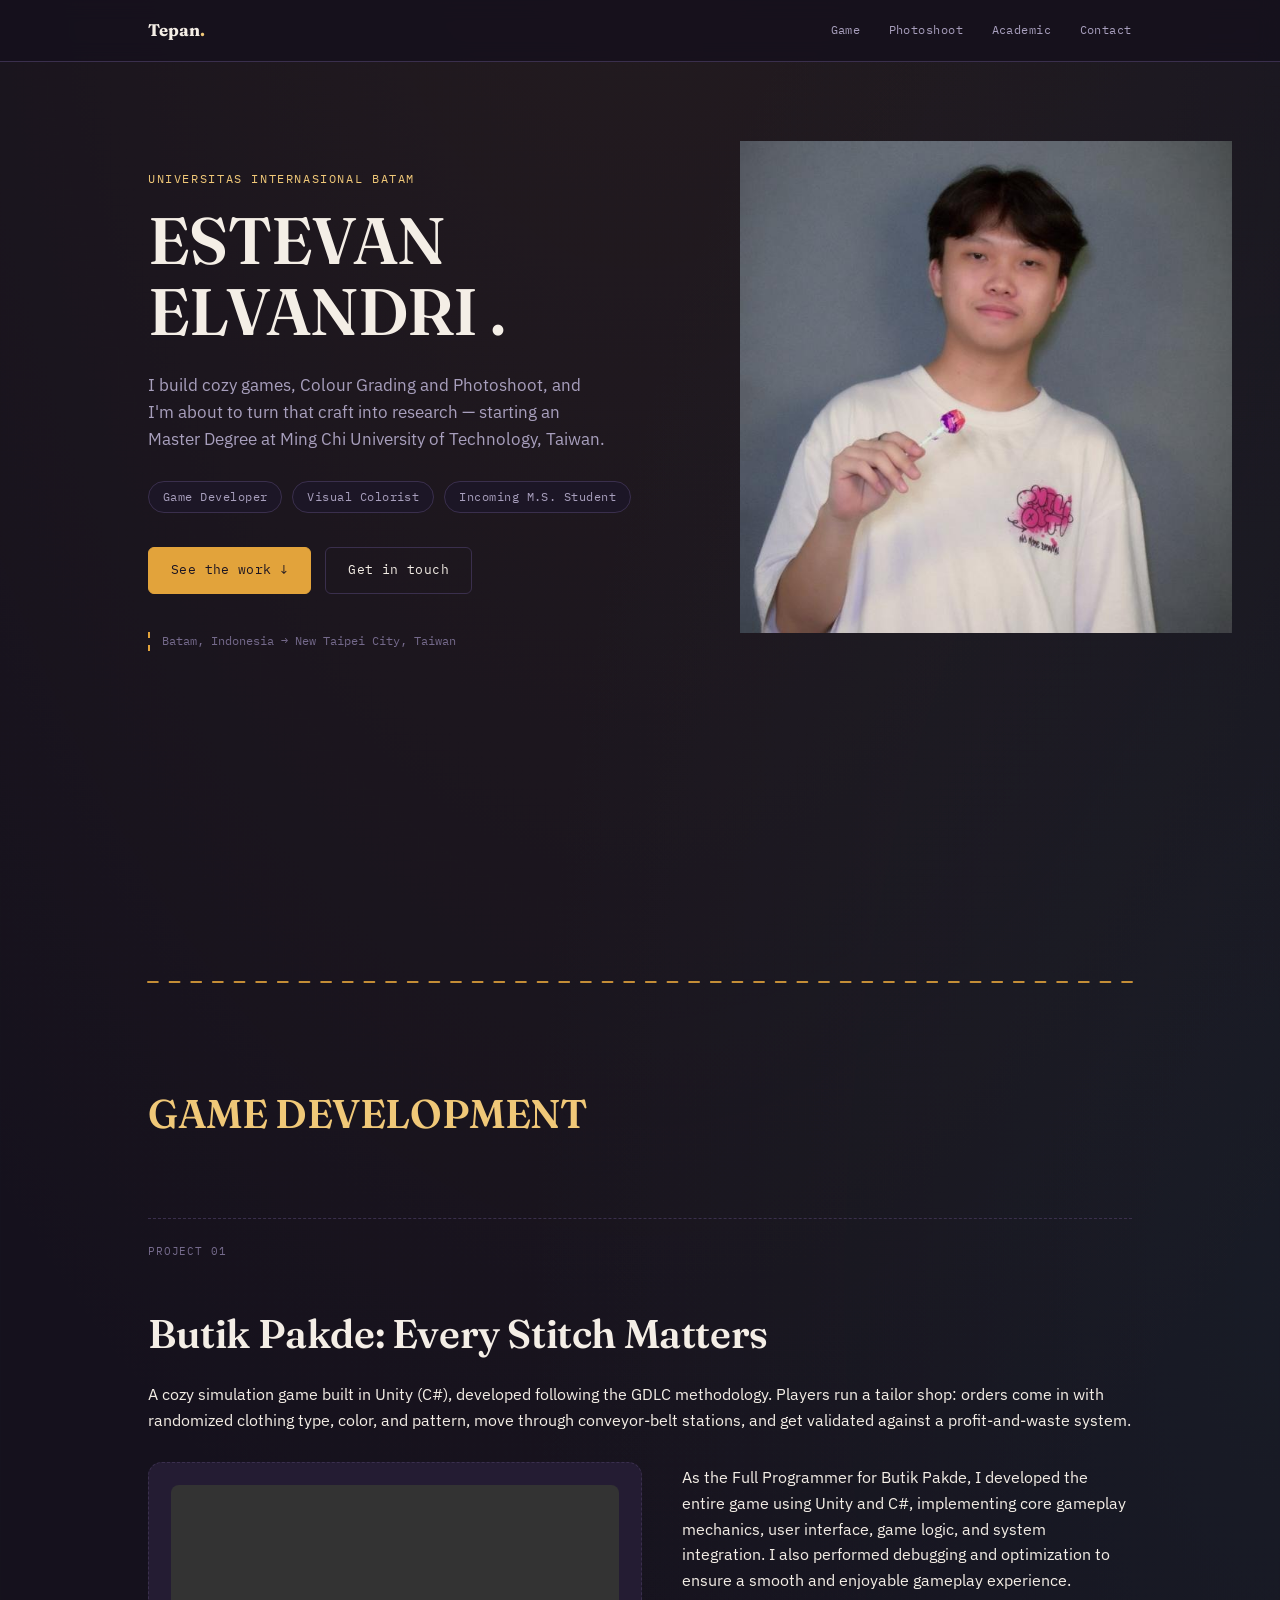
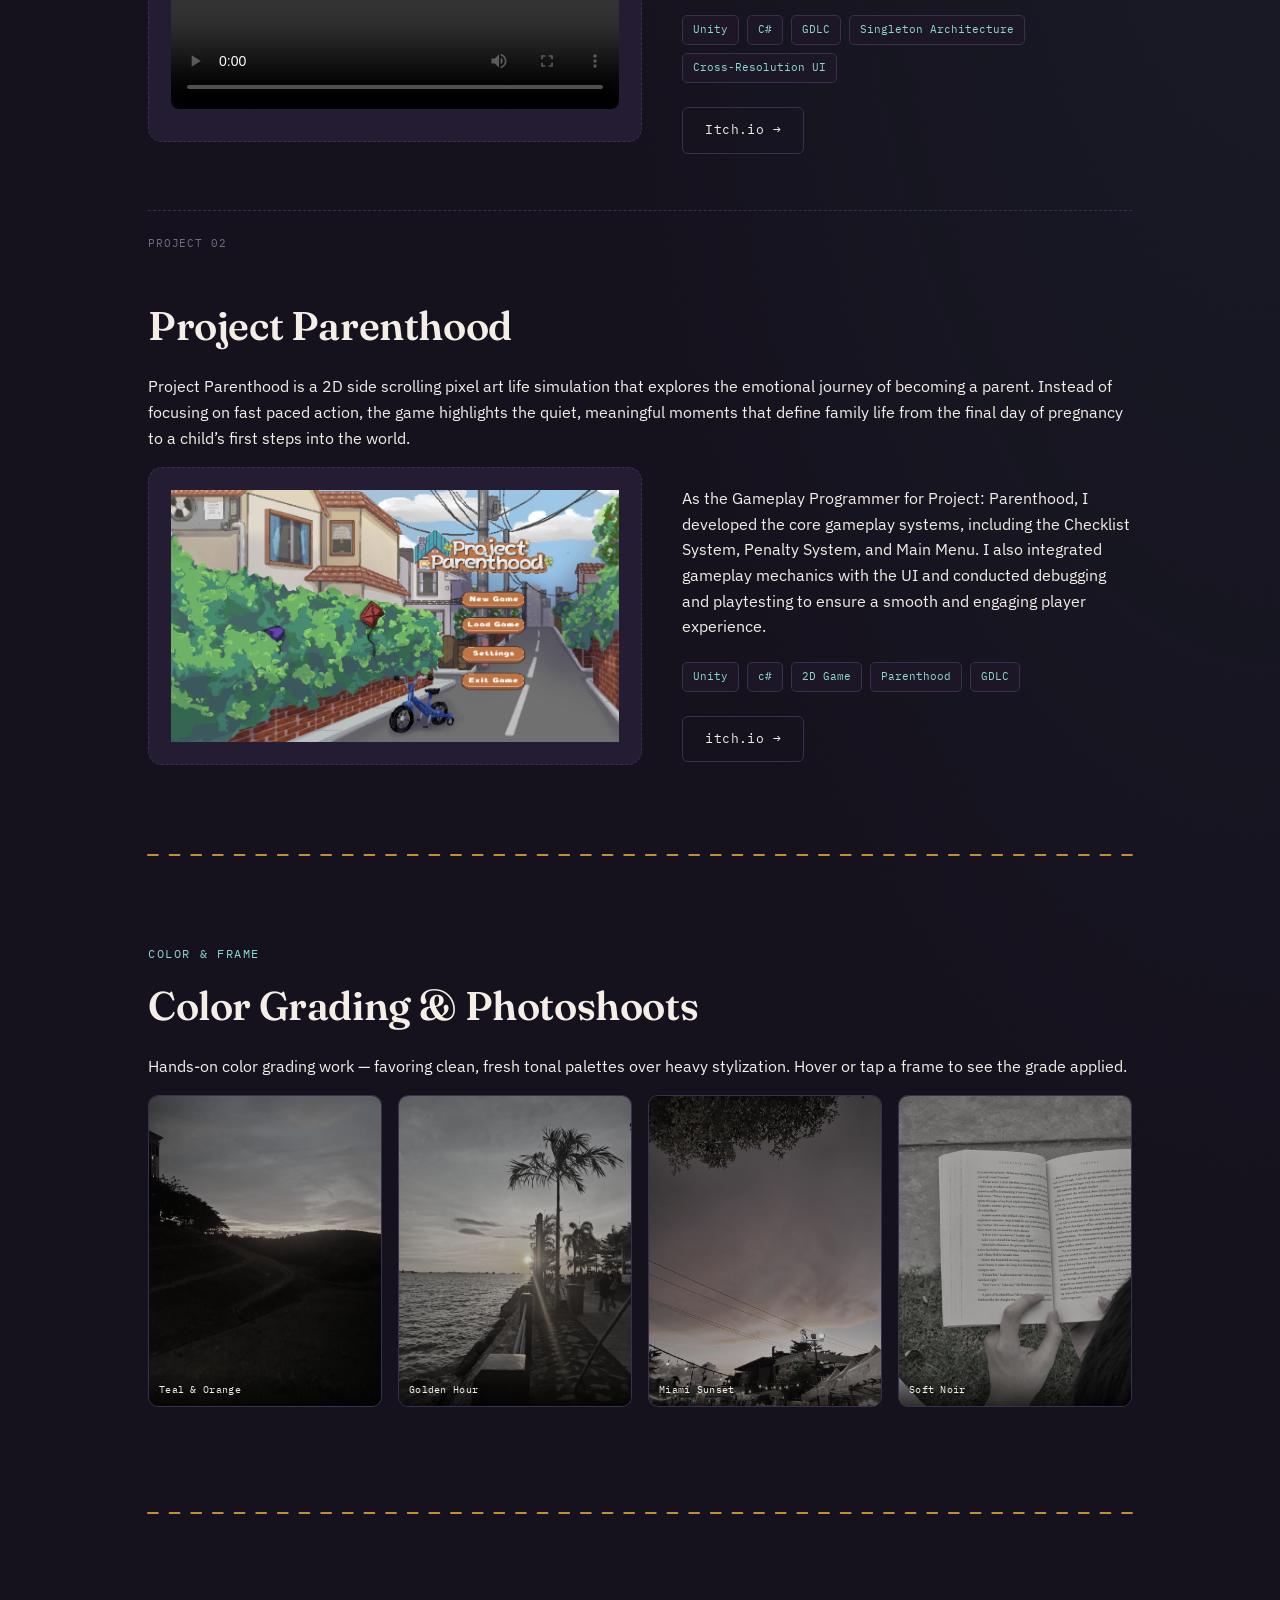
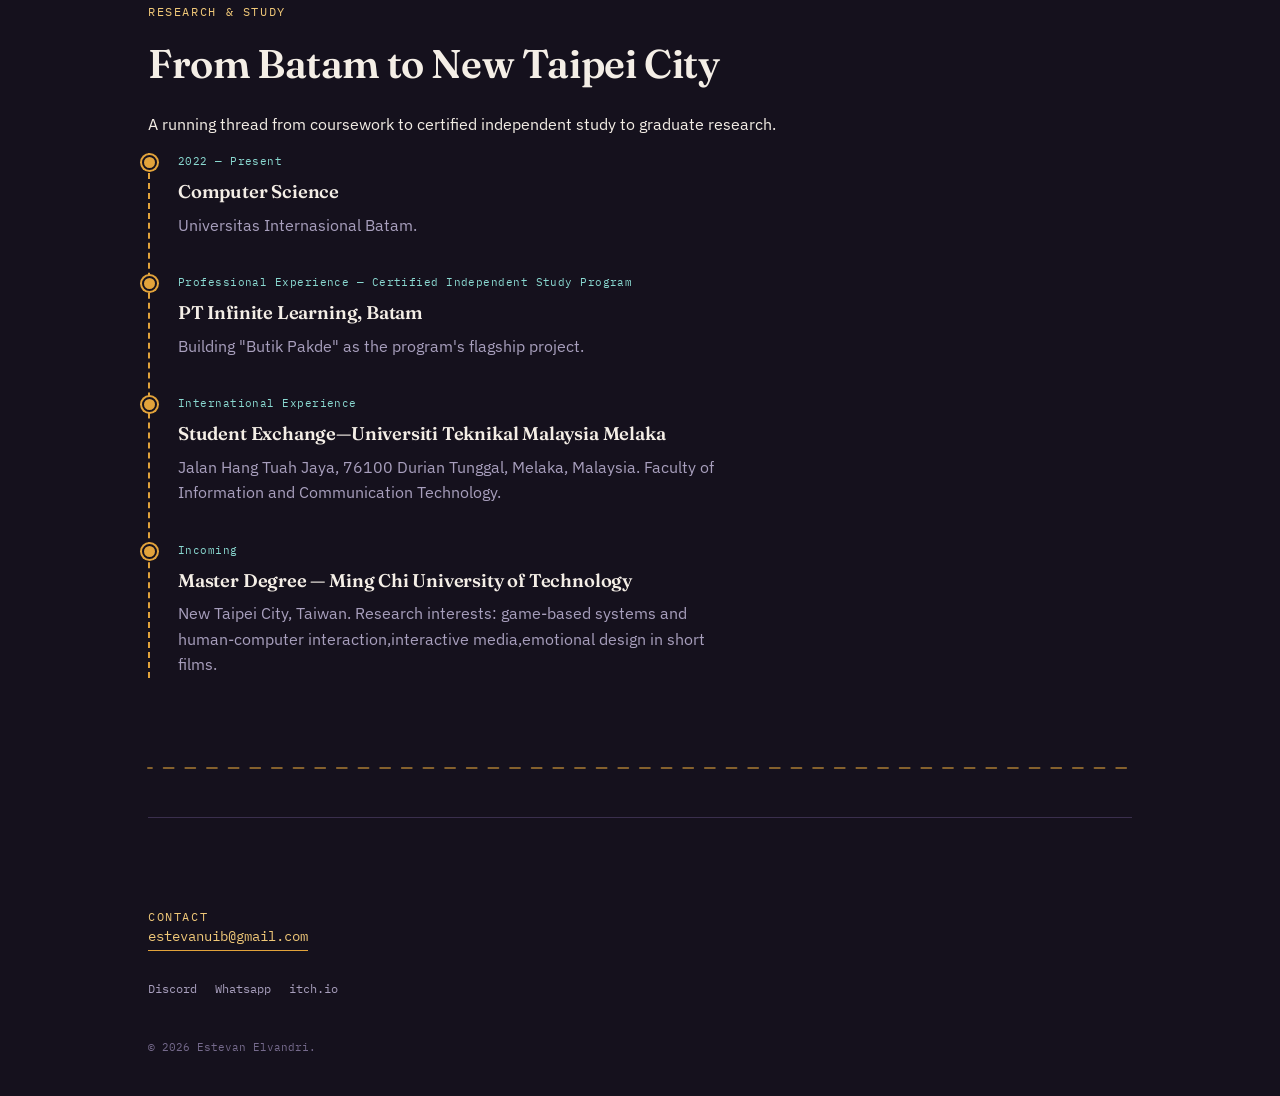
==== index.html @ 0a5b1cbb "a" ====
﻿<!DOCTYPE html>
<html lang="en">
<head>
<meta charset="UTF-8">
<meta name="viewport" content="width=device-width, initial-scale=1.0">
<title>Estevan Elvandri — Portfolio</title>
<link rel="preconnect" href="https://fonts.googleapis.com">
<link rel="preconnect" href="https://fonts.gstatic.com" crossorigin>
<link href="https://fonts.googleapis.com/css2?family=Fraunces:opsz,wght@9..144,400;9..144,600;9..144,700;9..144,900&family=IBM+Plex+Sans:wght@400;500;600&family=IBM+Plex+Mono:wght@400;500&display=swap" rel="stylesheet">
<link rel="stylesheet" href="style.css">
<!--
  ============================================================
  HOW TO EDIT THIS FILE — quick map for Tepan
  ============================================================
  1. PHOTOS (BAB II — Color & Frame section): each .grade-card
     currently uses CSS gradients as stand-ins for real photos.
     Replace the two divs with class "grade-before" / "grade-after"
     with <img> tags pointing to your actual before/after shots.
  2. GAME SCREENSHOT: the conveyor belt visual is a CSS/SVG mockup
     of your actual mechanic. Swap the #game-visual block for a
     real screenshot/gif whenever you have polished art.
  3. LINKS: search for href="#" and replace with your real
     GitHub / itch.io / LinkedIn / email.
  4. COLORS: all colors live in the :root block under "THEME TOKENS".
  ============================================================
-->


</head>
<body>

<header class="nav">
  <div class="nav-inner">
    <div class="logo">Tepan<span>.</span></div>
    <nav class="nav-links">
      <a href="#game">Game</a>
      <a href="#color">Photoshoot</a>
      <a href="#academic">Academic</a>
      <a href="#contact">Contact</a>
    </nav>
  </div>
</header>

<main class="wrap">

  <!-- ============ HERO ============ -->
  <section class="hero">
    <div class="eyebrow">  Universitas Internasional Batam</div>
    <h1>ESTEVAN ELVANDRI .</h1>
    <p class="sub">I build cozy games, Colour Grading and Photoshoot, and I'm about to turn that craft into research — starting an Master Degree at Ming Chi University of Technology, Taiwan.</p>
    <div class="photocard"> <img src="picture.jpeg" alt="img"> </div>
    
    <div class="pills">
      
      <span class="pill">Game Developer</span>
      <span class="pill">Visual Colorist</span>
      <span class="pill">Incoming M.S. Student</span>
    </div>

     
      
    <div class="cta-row">
      <a class="btn btn-primary" href="#game">See the work ↓</a>
      <a class="btn btn-ghost" href="#contact">Get in touch</a>
    </div>
    <div class="route-badge">Batam, Indonesia → New Taipei City, Taiwan</div>
  </section>

  <svg class="seam" viewBox="0 0 1000 18" preserveAspectRatio="none" aria-hidden="true"><path d="M0 9 H1000"/></svg>

  <!-- ============ BAB I — GAME DEV ============ -->
  <section class="bab" id="game">
    <div class="bab-head">
      
      <span class="eyebrow"><H2>Game Development</H1></span>
     
      
    </div>
      <div class="project-divider">
      <span class="project-num">PROJECT 01</span>
    </div>
    <div class="project-block">
      <h2>Butik Pakde: Every Stitch Matters</h2>
      <p class="lede">A cozy simulation game built in Unity (C#), developed following the GDLC methodology. Players run a tailor shop: orders come in with randomized clothing type, color, and pattern, move through conveyor-belt stations, and get validated against a profit-and-waste system.</p>

      <div class="game-grid">
        <div class="game-visual">
          <video src="ButikPakde.mp4" controls style="width:100%; border-radius:8px; display:block;""></video>

        </div>

        <div>
          <p>As the Full Programmer for Butik Pakde, I developed the entire game using Unity and C#, implementing core gameplay mechanics, user interface, game logic, and system integration. I also performed debugging and optimization to ensure a smooth and enjoyable gameplay experience.</p>
          <div class="tech-tags">
            <span class="tech-tag">Unity</span>
            <span class="tech-tag">C#</span>
            <span class="tech-tag">GDLC</span>
            <span class="tech-tag">Singleton Architecture</span>
            <span class="tech-tag">Cross-Resolution UI</span>
          </div>
          <a class="btn btn-ghost" href="https://itch.io/jam/infinite-learning-game-dev-b10/rate/4687448" rel="noopener">Itch.io →</a>
        </div>
      </div>
    </div>

    <div class="project-divider">
      <span class="project-num">PROJECT 02</span>
    </div>

    <div class="project-block">
      <h2>Project  Parenthood</h2>
      <p class="lede">Project Parenthood is a 2D side scrolling pixel art life simulation that explores the emotional journey of becoming a parent. Instead of focusing on fast paced action, the game highlights the quiet, meaningful moments that define family life from the final day of pregnancy to a child’s first steps into the world.</p>

      <div class="game-grid">
        <div class="game-visual">
            <img src="mJTq3N.png">
        </div>

        <div>
          <p>As the Gameplay Programmer for Project: Parenthood, I developed the core gameplay systems, including the Checklist System, Penalty System, and Main Menu. I also integrated gameplay mechanics with the UI and conducted debugging and playtesting to ensure a smooth and engaging player experience.</p>
          <div class="tech-tags">
            <span class="tech-tag">Unity</span>
            <span class="tech-tag">c#</span>
            <span class="tech-tag">2D Game</span>
            <span class="tech-tag">Parenthood</span>
            <span class="tech-tag">GDLC</span>
          </div>
          <a class="btn btn-ghost" href="https://sisteminformasiuib.itch.io/projectparenthood" rel="noopener">itch.io →</a>
        </div>
      </div>
    </div>
  </section>


  <svg class="seam" viewBox="0 0 1000 18" preserveAspectRatio="none" aria-hidden="true"><path d="M0 9 H1000"/></svg>

  <!-- ============ BAB II — COLOR / PHOTO ============ -->
  <section class="bab" id="color">
    <div class="bab-head">
    
      <span class="eyebrow teal">Color &amp; Frame</span>
    </div>
    <h2>Color Grading &amp; Photoshoots</h2>
    <p class="lede">Hands-on color grading work — favoring clean, fresh tonal palettes over heavy stylization. Hover or tap a frame to see the grade applied.</p>

    <div class="grade-gallery">
      <div class="grade-card g1" tabindex="0">
        <div class="grade-before">
          <img src="tealoreange.jpeg">
        </div>
        <div class="grade-after">
          <img src="tealoreange2.jpg">
        </div>
        <div class="grade-tag">Teal &amp; Orange</div>
      </div>
      <div class="grade-card g2" tabindex="0">
        <div class="grade-before"> <img src="golden.jpeg"></div>
        <div class="grade-after"> <img src="golden2.jpg"></div>
        <div class="grade-tag">Golden Hour</div>
      </div>
      <div class="grade-card g3" tabindex="0">
        <div class="grade-before">
         <img src="thai.jpeg">
        </div>
        <div class="grade-after">
         <img src="thai2.png">
        </div>
        <div class="grade-tag">Miami Sunset</div>
      </div>
      <div class="grade-card g4" tabindex="0">
        <div class="grade-before"><img src="IMG-20250522-WA0007.jpg"></div>
        <div class="grade-after"><img src="noir.jpg"></div>
        
        <div class="grade-tag">Soft Noir</div>
      </div>
    </div>
    <div class="hint"></div>
  </section>

  <svg class="seam" viewBox="0 0 1000 18" preserveAspectRatio="none" aria-hidden="true"><path d="M0 9 H1000"/></svg>

  <!-- ============ BAB III — ACADEMIC ============ -->
  <section class="bab" id="academic">
    <div class="bab-head">
      
      <span class="eyebrow">Research &amp; Study</span>
    </div>
    <h2>From Batam to New Taipei City</h2>
    <p class="lede">A running thread from coursework to certified independent study to graduate research.</p>

    <div class="timeline">
      <div class="tl-item">
        <div class="tl-date">2022 — Present</div>
        <h3>Computer Science</h3>
        <p>Universitas Internasional Batam.</p>
      </div>
      <div class="tl-item">
        <div class="tl-date">Professional Experience — Certified Independent Study Program</div>
        <h3>PT Infinite Learning, Batam</h3>
        <p>Building "Butik Pakde" as the program's flagship project.</p>
      </div>
      <div class="tl-item">
        <div class="tl-date">International Experience</div>
        <h3>Student Exchange—Universiti Teknikal Malaysia Melaka</h3>
        <p>Jalan Hang Tuah Jaya, 76100 Durian Tunggal, Melaka, Malaysia. Faculty of Information and Communication Technology.</p>
      </div>
      <div class="tl-item">
        <div class="tl-date">Incoming</div>
        <h3>Master Degree — Ming Chi University of Technology</h3>
        <p>New Taipei City, Taiwan. Research interests: game-based systems and human-computer interaction,interactive media,emotional design in short films.</p>
      </div>
    </div>
  </section>

  <svg class="seam" viewBox="0 0 1000 18" preserveAspectRatio="none" aria-hidden="true"><path d="M0 9 H1000"/></svg>

  <!-- ============ FOOTER / CONTACT ============ -->
  <footer id="contact">
    <div class="eyebrow">Contact</div>
    
    <div class="contact-row">
      <a href="https://mail.google.com/mail/?view=cm&fs=1&to=estevanuib@gmail.com"><onclick="window.open('https://mail.google.com/mail/?view=cm&fs=1&to=estevanuib@gmail.com', '_blank'); return false;">
  estevanuib@gmail.com</a>
    </div>
    <div class="social-row">
      <a href="https://discord.gg/cWsWMn6x" >Discord</a>
      <a href="https://wa.me/qr/XIZGXA2N5DMKL1" rel="noopener">Whatsapp</a>
      <a href="https://playbit02.itch.io/" rel="noopener">itch.io</a>
    </div>
    <div class="fine-print"> © 2026 Estevan Elvandri.</div>
  </footer>

</main>

<script>
  // Reveal sections + sew the seam dividers as they enter view
  const reveal = (selector, className) => {
    const els = document.querySelectorAll(selector);
    const obs = new IntersectionObserver((entries) => {
      entries.forEach(e => {
        if(e.isIntersecting){
          e.target.classList.add(className);
          obs.unobserve(e.target);
        }
      });
    }, { threshold: 0.15 });
    els.forEach(el => obs.observe(el));
  };
  reveal('section.bab', 'in-view');
  reveal('svg.seam', 'sewn');

  // Tap-to-toggle grade cards for touch devices
  document.querySelectorAll('.grade-card').forEach(card => {
    card.addEventListener('click', () => card.classList.toggle('toggled'));
  });
</script>

</body>
</html>
---- style.css ----
/* ============ THEME TOKENS ============ */
  :root{
    --bg:#15111d;
    --bg-soft:#1c1626;
    --surface:#241c33;
    --surface-2:#2c2240;
    --hairline:#3a2f4d;
    --gold:#e2a33b;
    --gold-soft:#f0c878;
    --teal:#4fc2b8;
    --teal-soft:#8ad9d1;
    --ink:#f4eee6;
    --ink-muted:#a89fbd;
    --ink-dim:#756a8c;

    --font-display:'Fraunces', serif;
    --font-body:'IBM Plex Sans', sans-serif;
    --font-mono:'IBM Plex Mono', monospace;
  }

  *{ box-sizing:border-box; }
  html{ background:var(--bg); }
  @media (prefers-reduced-motion: no-preference){
    html{ scroll-behavior:smooth; }
  }
  body{
    margin:0;
    background:
      radial-gradient(ellipse 80% 50% at 50% -10%, rgba(226,163,59,0.08), transparent),
      radial-gradient(ellipse 60% 40% at 100% 30%, rgba(79,194,184,0.06), transparent),
      var(--bg);
    color:var(--ink);
    font-family:var(--font-body);
    line-height:1.6;
    -webkit-font-smoothing:antialiased;
  }
  a{ color:inherit; text-decoration:none; }
  img{ max-width:100%; display:block; }
  ::selection{ background:var(--gold); color:#1a1422; }

  :focus-visible{
    outline:2px solid var(--teal-soft);
    outline-offset:3px;
    border-radius:2px;
  }

  .wrap{
    max-width:1080px;
    margin:0 auto;
    padding:0 clamp(20px, 5vw, 48px);
  }

  .eyebrow{
    font-family:var(--font-mono);
    font-size:0.72rem;
    letter-spacing:0.14em;
    text-transform:uppercase;
    color:var(--gold-soft);
  }
  .eyebrow.teal{ color:var(--teal-soft); }

  h1,h2,h3{
    font-family:var(--font-display);
    font-weight:600;
    margin:0;
    letter-spacing:-0.01em;
  }

  /* ============ NAV ============ */
  header.nav{
    position:sticky;
    top:0;
    z-index:50;
    background:rgba(21,17,29,0.82);
    backdrop-filter:blur(10px);
    border-bottom:1px solid var(--hairline);
  }
  .nav-inner{
    display:flex;
    align-items:center;
    justify-content:space-between;
    gap:16px;
    padding:16px clamp(20px, 5vw, 48px);
    max-width:1080px;
    margin:0 auto;
    flex-wrap:wrap;
  }
  .logo{
    font-family:var(--font-display);
    font-weight:700;
    font-size:1.05rem;
    position:relative;
  }
  .logo span{ color:var(--gold-soft); }
  .nav-links{
    display:flex;
    gap:clamp(14px, 3vw, 28px);
    font-family:var(--font-mono);
    font-size:0.78rem;
    letter-spacing:0.04em;
    flex-wrap:wrap;
  }
  .nav-links a{
    color:var(--ink-muted);
    transition:color .2s ease;
    padding:4px 0;
    border-bottom:1px solid transparent;
  }
  .nav-links a:hover{ color:var(--gold-soft); border-bottom-color:var(--gold); }

  /* ============ STITCH SEAM DIVIDER (signature element) ============ */
  .seam{
    width:100%;
    height:18px;
    display:block;
    overflow:visible;
  }
  .seam path{
    fill:none;
    stroke:var(--gold);
    stroke-width:2;
    stroke-linecap:round;
    stroke-dasharray:10 12;
    stroke-dashoffset:600;
    opacity:0.55;
    transition:stroke-dashoffset 1.4s ease, opacity 1.4s ease;
  }
  .seam.sewn path{ stroke-dashoffset:0; opacity:0.85; }
  @media (prefers-reduced-motion: reduce){
    .seam path{ transition:none; stroke-dashoffset:0; opacity:0.85; }
  }

  /* ============ HERO ============ */
  .hero{
    padding:clamp(64px, 12vh, 120px) 0 clamp(40px, 8vh, 72px);
  }
   .photocard{
    position: relative;
    float: right;
    width: 50%;
    top: -340px;
    left:100px;
    padding-bottom: -400px;
    
  
  }
  .hero .eyebrow{ margin-bottom:18px; }
  .hero h1{
    font-size:clamp(2.4rem, 5.4vw, 4.1rem);
    line-height:1.08;
    max-width:11ch;
  }
  .hero h1 em{
    font-style:italic;
    color:var(--gold-soft);
  }
  .hero p.sub{
    margin:24px 0 28px;
    max-width:46ch;
    color:var(--ink-muted);
    font-size:1.05rem;
  }
  .pills{
    display:flex;
    flex-wrap:wrap;
    gap:10px;
    margin-bottom:34px;
  }
  .pill{
    font-family:var(--font-mono);
    font-size:0.72rem;
    letter-spacing:0.04em;
    padding:6px 14px;
    border:1px solid var(--hairline);
    border-radius:100px;
    color:var(--ink-muted);
    background:var(--bg-soft);
  }
  .cta-row{ display:flex; gap:14px; flex-wrap:wrap; }
  .btn{
    font-family:var(--font-mono);
    font-size:0.8rem;
    letter-spacing:0.03em;
    padding:12px 22px;
    border-radius:6px;
    display:inline-flex;
    align-items:center;
    gap:8px;
    transition:transform .18s ease, background .18s ease, border-color .18s ease;
  }
  
  .btn:hover{ transform:translateY(-2px); }
  .btn-primary{
    background:var(--gold);
    color:#1a1422;
    border:1px solid var(--gold);
  }
  .btn-primary:hover{ background:var(--gold-soft); }
  .btn-ghost{
    border:1px solid var(--hairline);
    color:var(--ink);
  }
  .btn-ghost:hover{ border-color:var(--teal); color:var(--teal-soft); }

  .route-badge{
    margin-top:38px;
    display:inline-flex;
    align-items:center;
    gap:10px;
    font-family:var(--font-mono);
    font-size:0.74rem;
    color:var(--ink-dim);
    border-left:2px dashed var(--gold);
    padding-left:12px;
  }

  /* ============ SECTION SHELL ============ */
  section.bab{
    padding:clamp(48px, 9vh, 88px) 0;
    opacity:0;
    transform:translateY(18px);
    transition:opacity .7s ease, transform .7s ease;
  }
  section.bab.in-view{ opacity:1; transform:translateY(0); }
  @media (prefers-reduced-motion: reduce){
    section.bab{ opacity:1; transform:none; transition:none; }
  }
  .bab-head{
    display:flex;
    align-items:baseline;
    gap:18px;
    margin-bottom:10px;
    flex-wrap:wrap;
  }
  .bab-num{
    font-family:var(--font-mono);
    font-size:0.78rem;
    color:var(--ink-dim);
    border:1px solid var(--hairline);
    border-radius:4px;
    padding:3px 9px;
  }
  section.bab h2{
    font-size:clamp(1.7rem, 3.4vw, 2.5rem);
    margin:10px 0 16px;
  }
  section.bab > .wrap > p.lede{
    color:var(--ink-muted);
    max-width:60ch;
    margin-bottom:36px;
  }

  /* ============ BAB I — GAME ============ */
  .game-grid{
    display:grid;
    grid-template-columns:1.1fr 1fr;
    gap:40px;
    align-items:center;
  }
  @media (max-width:760px){ .game-grid{ grid-template-columns:1fr; } }

  .game-visual{
    background:var(--surface);
    border:1px dashed var(--hairline);
    border-radius:14px;
    padding:22px;
    overflow:hidden;
    min-height:280px;
  }
  .project-block{ margin-bottom:0; }
  .project-divider{
    margin:56px 0 40px;
    padding-top:18px;
    border-top:1px dashed var(--hairline);
  }
  .project-divider .project-num{
    font-family:var(--font-mono);
    font-size:0.68rem;
    color:var(--ink-dim);
    letter-spacing:0.08em;
  }
  .belt-label{
    font-family:var(--font-mono);
    font-size:0.68rem;
    color:var(--ink-dim);
    letter-spacing:0.08em;
    margin-bottom:14px;
  }
  .belt{
    position:relative;
    height:78px;
    border-radius:10px;
    background:
      repeating-linear-gradient(90deg, transparent 0 28px, var(--hairline) 28px 30px);
    overflow:hidden;
    border:1px solid var(--hairline);
  }
  .belt-track{
    position:absolute;
    top:0; left:0;
    display:flex;
    align-items:center;
    height:100%;
    gap:18px;
    padding:0 18px;
    animation:beltmove 14s linear infinite;
    width:max-content;
  }
  @keyframes beltmove{
    from{ transform:translateX(0); }
    to{ transform:translateX(-50%); }
  }
  @media (prefers-reduced-motion: reduce){
    .belt-track{ animation:none; }
  }
  .swatch{
    width:34px; height:34px;
    border-radius:7px;
    flex:none;
    box-shadow:0 2px 6px rgba(0,0,0,0.35);
  }
  .swatch.solid-gold{ background:var(--gold); }
  .swatch.solid-teal{ background:var(--teal); }
  .swatch.stripe{
    background:repeating-linear-gradient(45deg, var(--ink) 0 4px, var(--gold-soft) 4px 8px);
  }
  .swatch.dot{
    background-color:var(--surface-2);
    background-image:radial-gradient(var(--teal-soft) 28%, transparent 30%);
    background-size:10px 10px;
  }
  .order-card{
    margin-top:18px;
    display:flex;
    gap:10px;
    font-family:var(--font-mono);
    font-size:0.68rem;
    color:var(--ink-dim);
  }
  .order-card span{
    border:1px solid var(--hairline);
    padding:4px 8px;
    border-radius:5px;
  }

  .tech-tags{
    display:flex;
    flex-wrap:wrap;
    gap:8px;
    margin:22px 0 24px;
  }
  .tech-tag{
    font-family:var(--font-mono);
    font-size:0.7rem;
    color:var(--teal-soft);
    border:1px solid var(--hairline);
    background:var(--bg-soft);
    border-radius:5px;
    padding:5px 10px;
  }

  /* ============ BAB II — COLOR GRADING ============ */
  .grade-gallery{
    display:grid;
    grid-template-columns:repeat(4, 1fr);
    gap:16px;
  }
  @media (max-width:760px){ .grade-gallery{ grid-template-columns:repeat(2, 1fr); } }

  .grade-card{
    position:relative;
    aspect-ratio:3/4;
    border-radius:10px;
    overflow:hidden;
    border:1px solid var(--hairline);
    cursor:pointer;
  }
  .grade-before, .grade-after{
    position:absolute;
    inset:0;
    transition:opacity .5s ease;
  }
  .grade-before{ filter:saturate(0.15) brightness(0.8); }
  .grade-after{ opacity:0;  }
  .grade-card:hover .grade-after,
  .grade-card.toggled .grade-after,
  .grade-card:focus-within .grade-after{ opacity:1; }

  .g1 .grade-before, .g1 .grade-after{ background:linear-gradient(160deg,#3a3a3a,#1c1c1c); }
  .g1 .grade-after{ background:linear-gradient(160deg,#ff9d5c,#1c4f4a); }
  .g2 .grade-after{ background:linear-gradient(160deg,#f3cf8e,#7a5234); }
  .g3 .grade-after{ background:linear-gradient(160deg,#6B4984,#FFC97D); }
  .g4 .grade-after{ background:linear-gradient(160deg,#cfc9c2,#2b2730); filter:grayscale(0.3); }
  .g2 .grade-before, .g3 .grade-before, .g4 .grade-before{ background:linear-gradient(160deg,#3a3a3a,#1c1c1c); }

  .grade-tag{
    position:absolute;
    bottom:0; left:0; right:0;
    padding:8px 10px;
    font-family:var(--font-mono);
    font-size:0.62rem;
    letter-spacing:0.03em;
    color:var(--ink);
    background:linear-gradient(transparent, rgba(0,0,0,0.65));
  }
  .hint{
    margin-top:16px;
    font-family:var(--font-mono);
    font-size:0.7rem;
    color:var(--ink-dim);
  }

  /* ============ BAB III — TIMELINE ============ */
  .timeline{
    position:relative;
    padding-left:28px;
    border-left:2px dashed var(--gold);
  }
  .tl-item{
    position:relative;
    padding-bottom:36px;
  }
  .tl-item:last-child{ padding-bottom:0; }
  .tl-item::before{
    content:'';
    position:absolute;
    left:-36px;
    top:2px;
    width:11px; height:11px;
    border-radius:50%;
    background:var(--gold);
    border:2px solid var(--bg);
    box-shadow:0 0 0 2px var(--gold);
  }
  .tl-date{
    font-family:var(--font-mono);
    font-size:0.7rem;
    color:var(--teal-soft);
    letter-spacing:0.04em;
  }
  .tl-item h3{
    font-size:1.15rem;
    margin:6px 0 6px;
  }
  .tl-item p{
    color:var(--ink-muted);
    margin:0;
    max-width:56ch;
  }

  /* ============ FOOTER ============ */
  footer{
    padding:clamp(56px, 10vh, 96px) 0 40px;
    border-top:1px solid var(--hairline);
    margin-top:40px;
  }
  footer h2{
    font-size:clamp(1.6rem, 3vw, 2.2rem);
    max-width:18ch;
    margin-bottom:22px;
  }
  .contact-row{
    display:flex;
    gap:24px;
    flex-wrap:wrap;
    align-items:center;
    margin-bottom:28px;
  }
  .contact-row a{
    font-family:var(--font-mono);
    font-size:0.85rem;
    color:var(--gold-soft);
    border-bottom:1px solid var(--gold);
    padding-bottom:2px;
  }
  .social-row{
    display:flex;
    gap:18px;
    font-family:var(--font-mono);
    font-size:0.78rem;
    color:var(--ink-muted);
  }
  .social-row a:hover{ color:var(--teal-soft); }
  .fine-print{
    margin-top:40px;
    font-family:var(--font-mono);
    font-size:0.68rem;
    color:var(--ink-dim);
  }
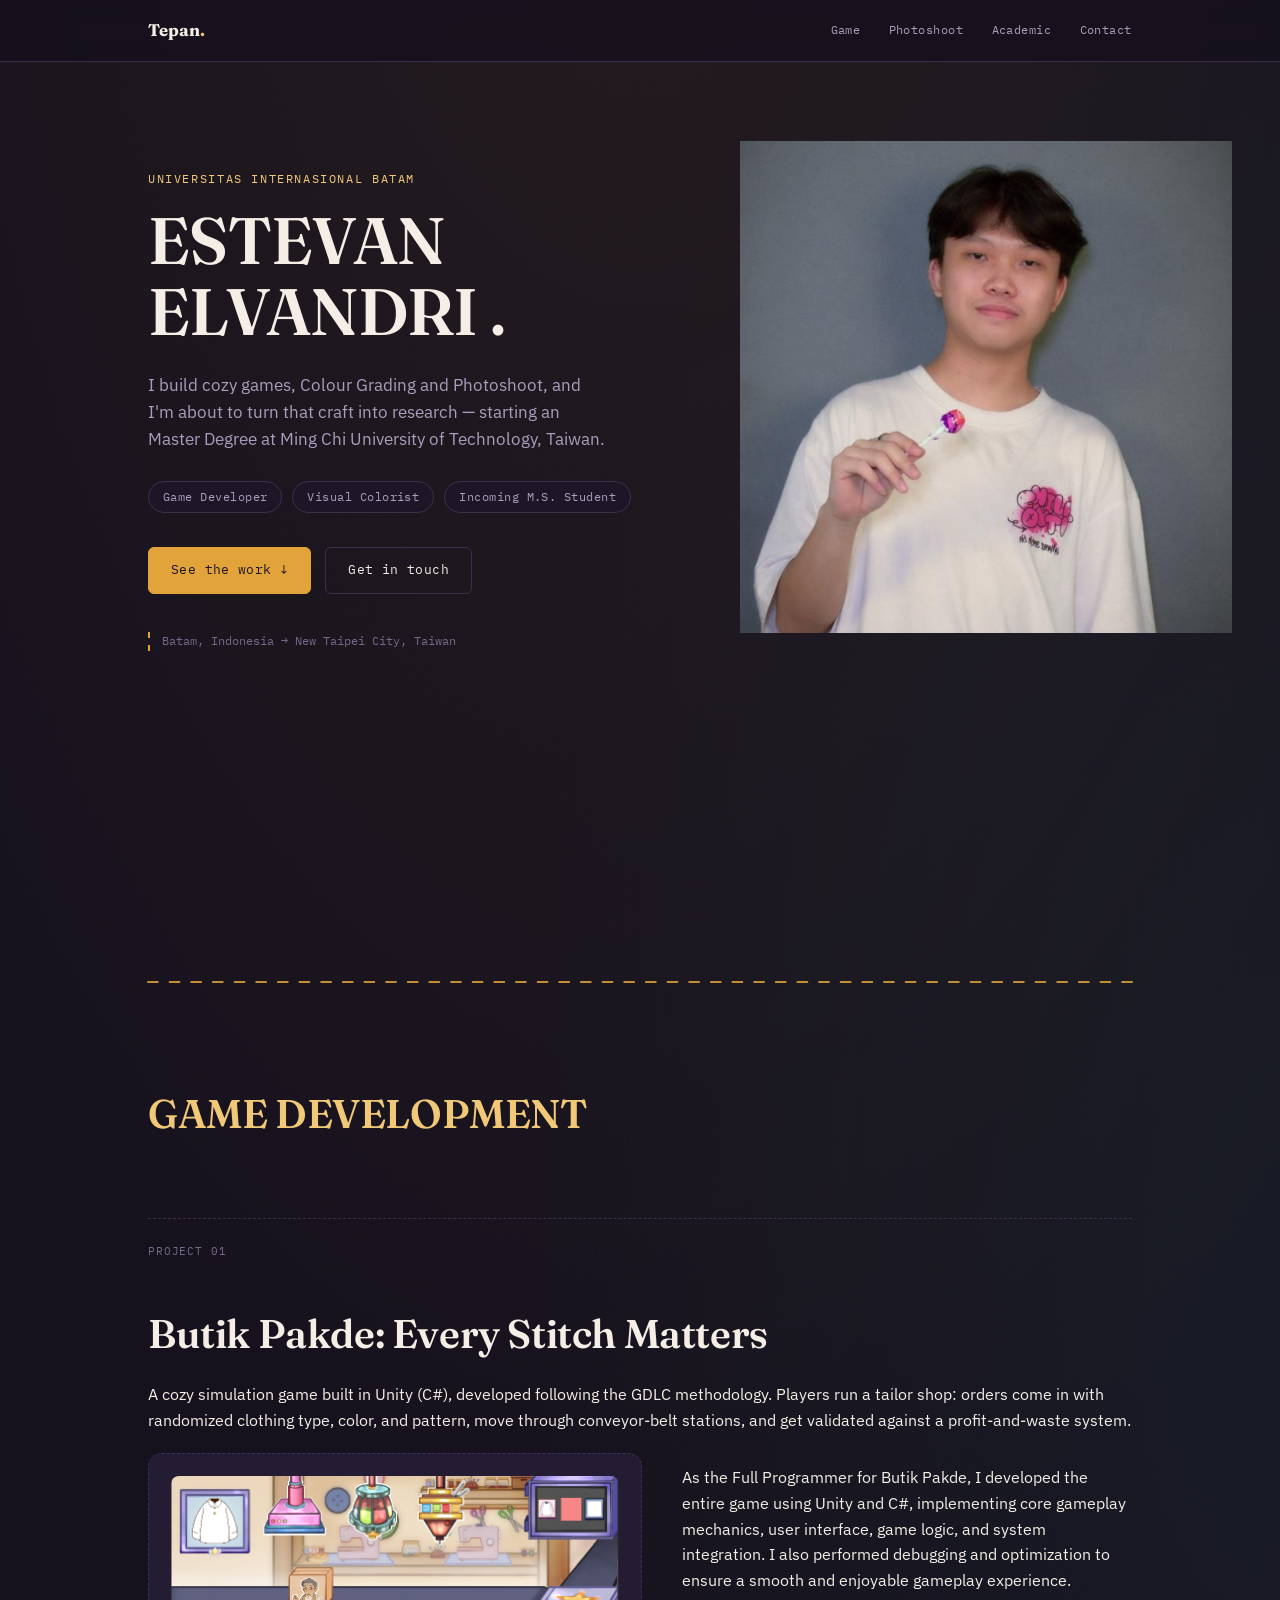
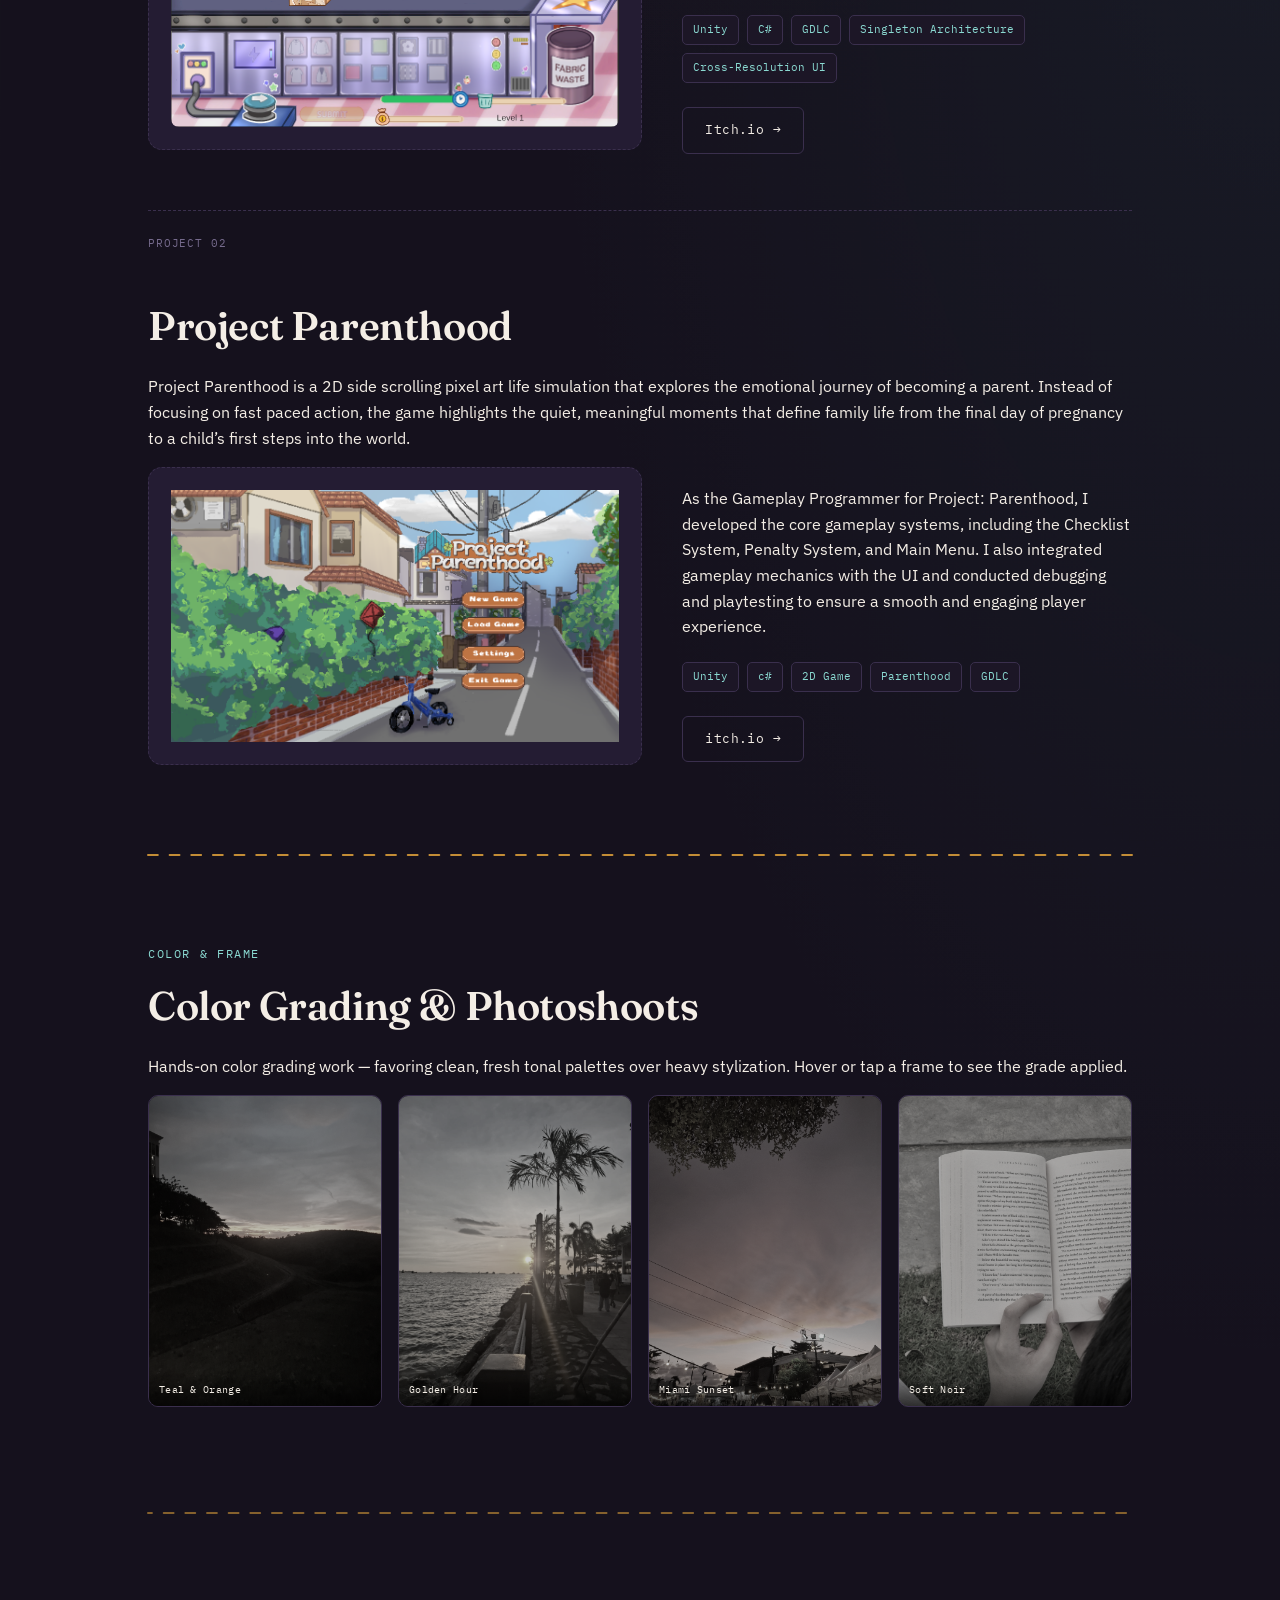
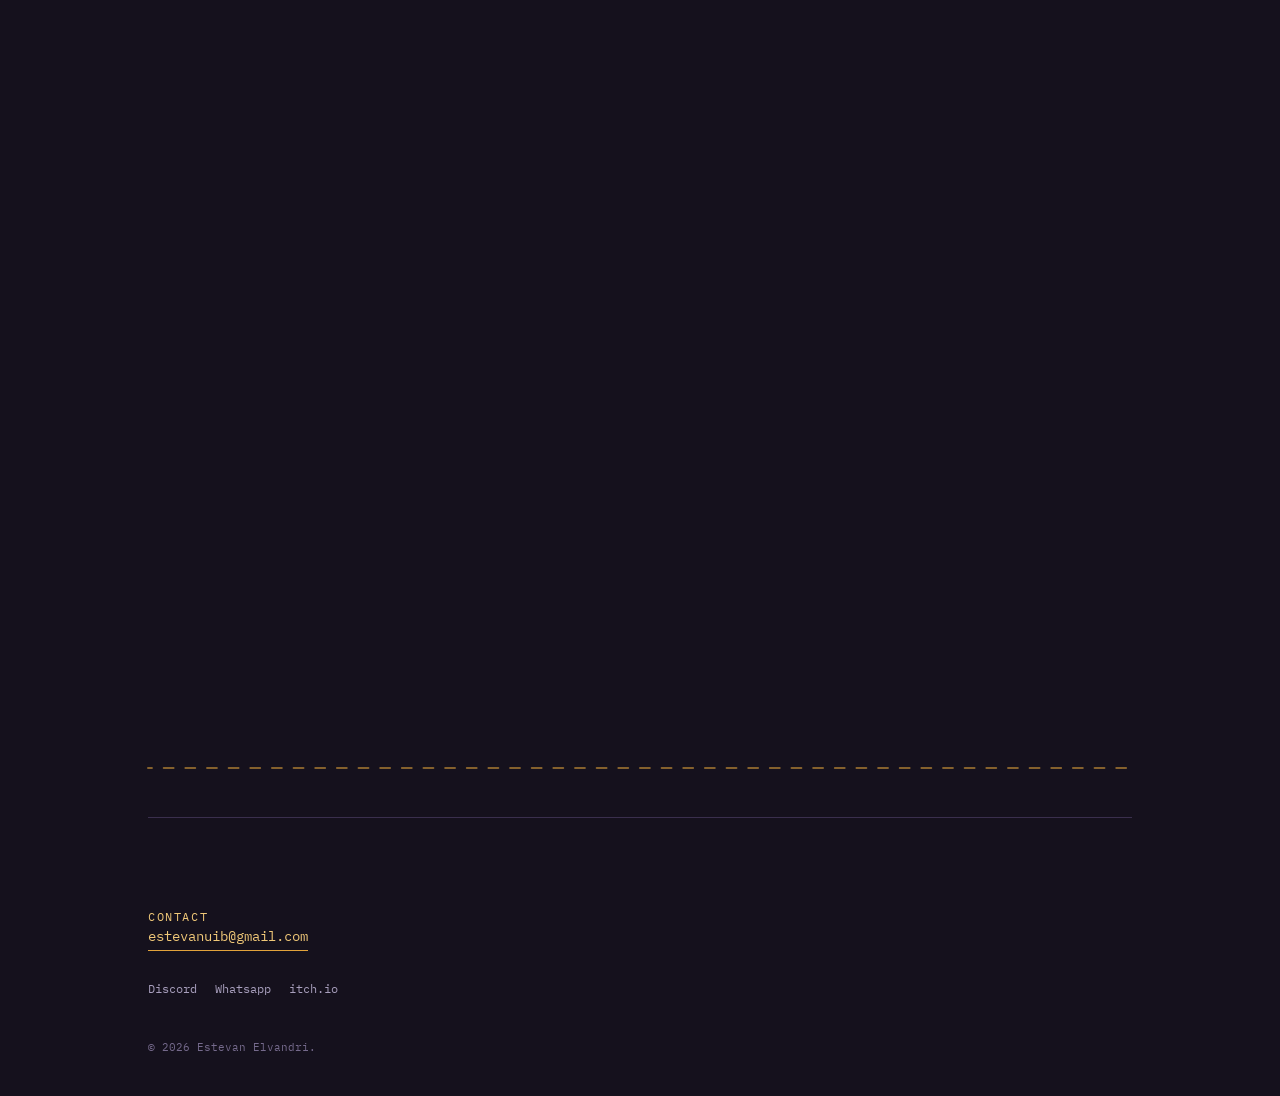
==== commit 9f09ca99: "A" ====
--- a/index.html
+++ b/index.html
@@ -85,7 +85,7 @@
 
       <div class="game-grid">
         <div class="game-visual">
-          <video src="ButikPakde.mp4" controls style="width:100%; border-radius:8px; display:block;""></video>
+         <img src="ButikPakde.png" alt="Butik Pakde" style="width:100%; border-radius:8px; display:block;">
 
         </div>
 
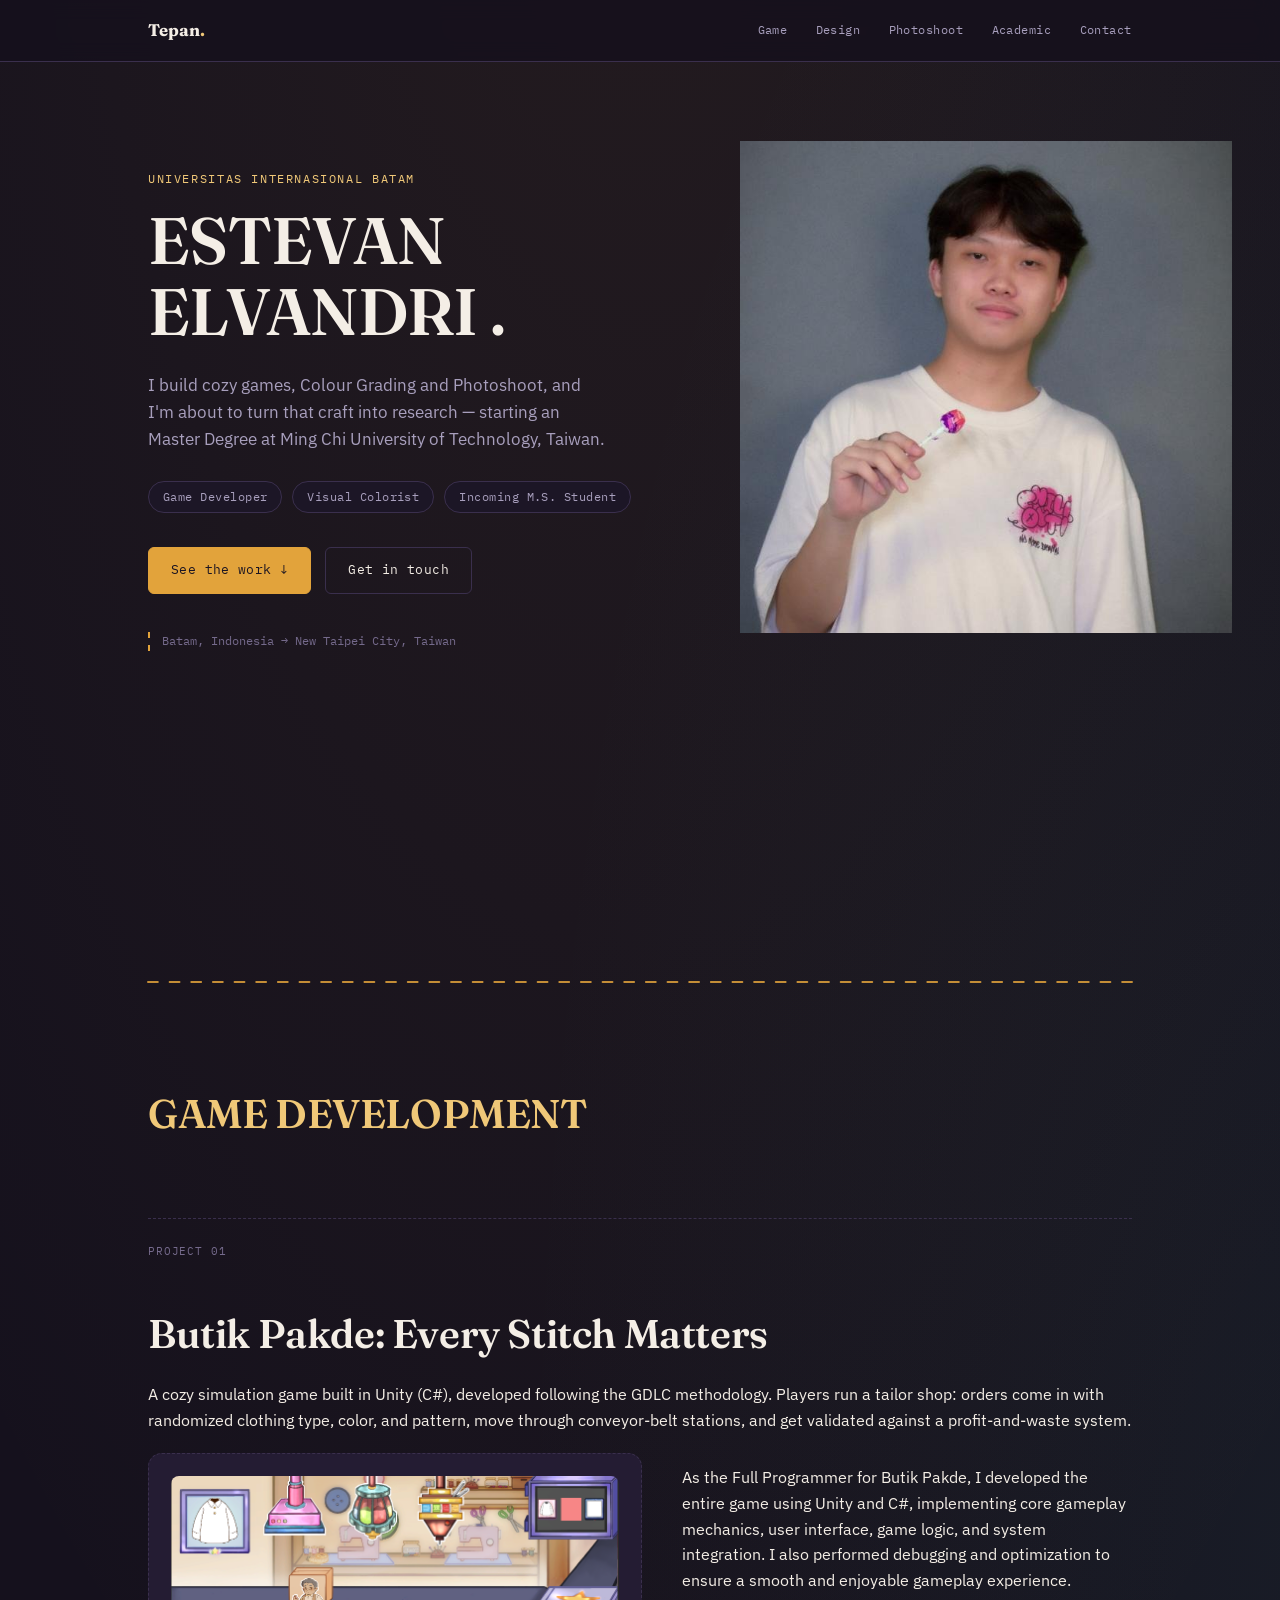
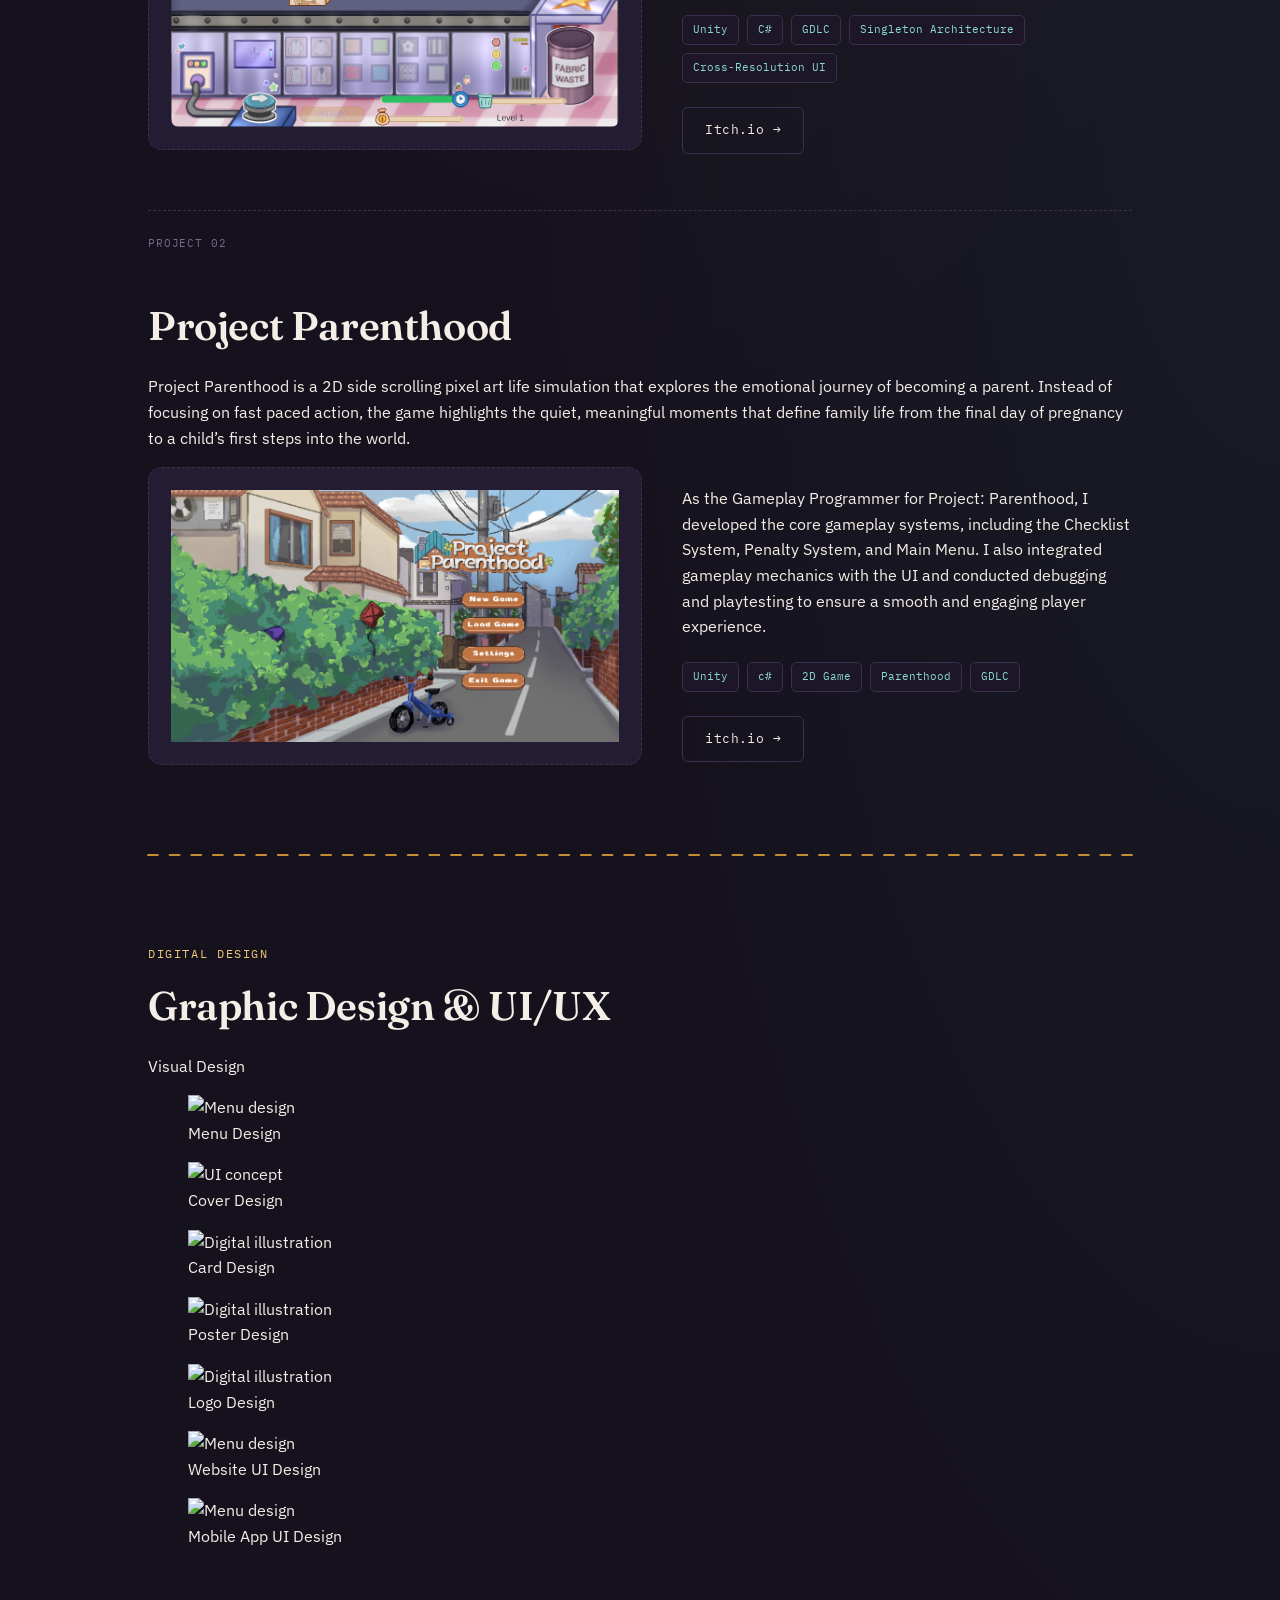
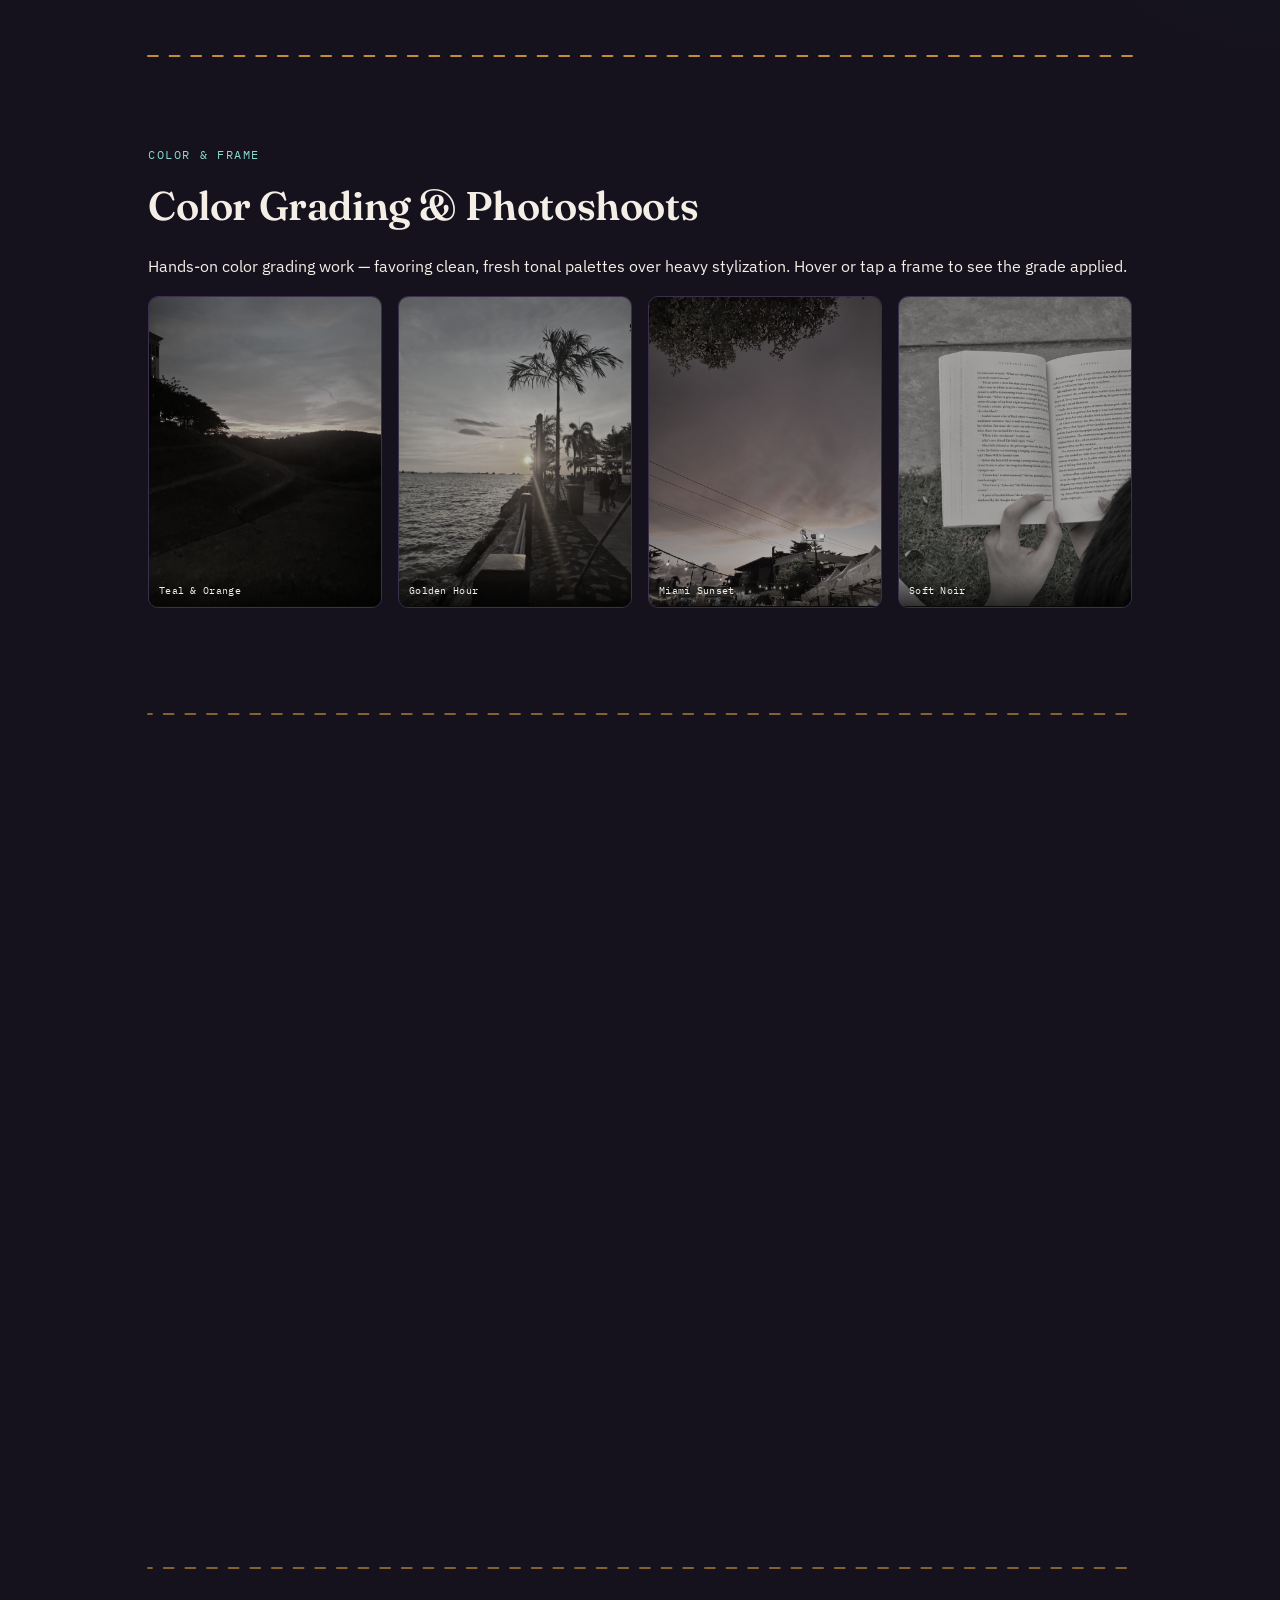
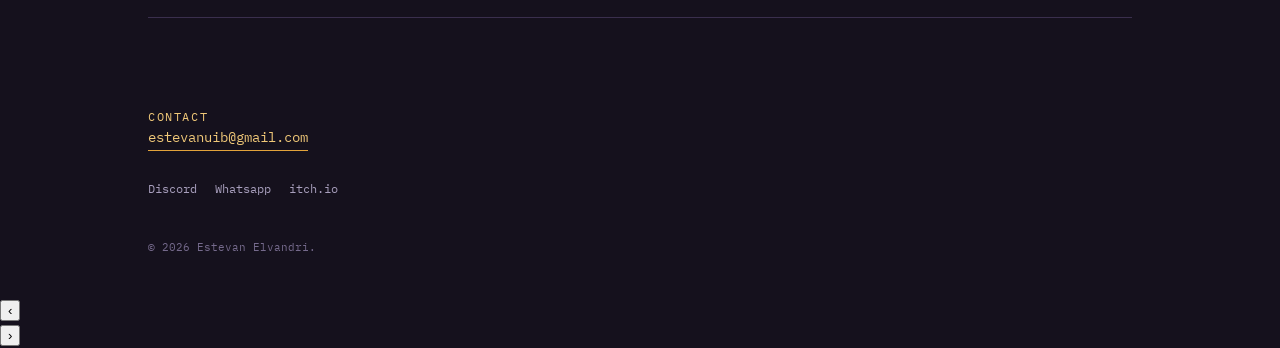
==== commit 75a99f46: "Add files via upload" ====
--- a/index.html
+++ b/index.html
@@ -34,6 +34,7 @@
     <div class="logo">Tepan<span>.</span></div>
     <nav class="nav-links">
       <a href="#game">Game</a>
+      <a href="#design">Design</a>
       <a href="#color">Photoshoot</a>
       <a href="#academic">Academic</a>
       <a href="#contact">Contact</a>
@@ -134,6 +135,60 @@
 
   <svg class="seam" viewBox="0 0 1000 18" preserveAspectRatio="none" aria-hidden="true"><path d="M0 9 H1000"/></svg>
 
+
+  <!-- ============ BAB — DIGITAL DESIGN ============ -->
+<section class="bab" id="design">
+  <div class="bab-head">
+    <span class="eyebrow">Digital Design</span>
+  </div>
+  <h2>Graphic Design &amp; UI/UX</h2>
+  <p class="lede">Visual Design</p>
+
+  <div class="design-gallery">
+    <figure class="design-item">
+  <img src="Yellow and Black Minimal Jajanan Traditional Menu (1).png"
+       data-images="Yellow and Black Minimal Jajanan Traditional Menu (1).png|Beige Brown Minimal with Lineart Illustration Menu Template (1).png"
+       alt="Menu design" loading="lazy">
+  <figcaption>Menu Design</figcaption>
+  </figure>
+    
+    <figure class="design-item">
+      <img src="Kuning dan Hitam Modern Annual Report Cover A4 Document.png" alt="UI concept" loading="lazy">
+      <figcaption>Cover Design</figcaption>
+    </figure>
+    <figure class="design-item">
+      <img src="Gold Green Elegant Eid Mubarak Instagram Story.png" alt="Digital illustration" loading="lazy">
+      <figcaption>Card Design</figcaption>
+    </figure>
+    
+    <figure class="design-item">
+      <img src="Biru Kuning Elegant Illustrative Poster Ucapan Isra Miraj.jpg" alt="Digital illustration" loading="lazy">
+      <figcaption>Poster Design</figcaption>
+    </figure>
+    <figure class="design-item">
+      <img src="logo.jpg" alt="Digital illustration" loading="lazy">
+      <figcaption>Logo Design</figcaption>
+    </figure>
+  
+    <figure class="design-item">
+  <img src="website1.png"
+       data-images="website1.png|website2.png|website3.png"
+       alt="Menu design" loading="lazy">
+
+  <figcaption>Website UI Design</figcaption>
+</figure>
+<figure class="design-item link-only">
+  <a href="https://www.figma.com/proto/q5mHRUSwM3s6WnEBeQKKpC/Untitled?node-id=1-2&t=SXer5amRIouBBNnl-1&scaling=scale-down&content-scaling=fixed&page-id=0%3A1&starting-point-node-id=84%3A125" rel="noopener">
+    <img src="mobile.png" alt="Menu design" loading="lazy">
+    <figcaption>Mobile App UI Design</figcaption>
+  </a>
+</figure>
+  </div>
+</section>
+
+<svg class="seam" viewBox="0 0 1000 18" preserveAspectRatio="none" aria-hidden="true"><path d="M0 9 H1000"/></svg>
+
+
   <!-- ============ BAB II — COLOR / PHOTO ============ -->
   <section class="bab" id="color">
     <div class="bab-head">
@@ -231,6 +286,12 @@
   </footer>
 
 </main>
+<div class="lightbox" id="lightbox">
+  <button class="lb-btn" id="lb-prev">‹</button>
+  <img alt="">
+  <button class="lb-btn" id="lb-next">›</button>
+  <div class="lb-count" id="lb-count"></div>
+</div>
 
 <script>
   // Reveal sections + sew the seam dividers as they enter view
@@ -253,6 +314,46 @@
   document.querySelectorAll('.grade-card').forEach(card => {
     card.addEventListener('click', () => card.classList.toggle('toggled'));
   });
+    // Lightbox for design gallery (multi foto)
+  const lb = document.getElementById('lightbox');
+  const lbImg = lb.querySelector('img');
+  const lbPrev = document.getElementById('lb-prev');
+  const lbNext = document.getElementById('lb-next');
+  const lbCount = document.getElementById('lb-count');
+  let images = [];
+  let index = 0;
+
+  function showImage() {
+    lbImg.src = images[index];
+    const multi = images.length > 1;
+    lbPrev.style.display = multi ? 'block' : 'none';
+    lbNext.style.display = multi ? 'block' : 'none';
+    lbCount.textContent = multi ? (index + 1) + ' / ' + images.length : '';
+  }
+  function step(n) {
+    index = (index + n + images.length) % images.length;
+    showImage();
+  }
+
+  document.querySelectorAll('.design-item:not(.link-only) img').forEach(img => {
+    img.addEventListener('click', () => {
+      images = img.dataset.images ? img.dataset.images.split('|') : [img.src];
+      index = 0;
+      showImage();
+      lb.style.display = 'flex';
+    });
+  });
+
+  lbPrev.addEventListener('click', e => { e.stopPropagation(); step(-1); });
+  lbNext.addEventListener('click', e => { e.stopPropagation(); step(1); });
+  lb.addEventListener('click', e => { if (e.target === lb) lb.style.display = 'none'; });
+  document.addEventListener('keydown', e => {
+    if (lb.style.display !== 'flex') return;
+    if (e.key === 'Escape') lb.style.display = 'none';
+    if (e.key === 'ArrowLeft') step(-1);
+    if (e.key === 'ArrowRight') step(1);
+  });
+  
 </script>
 
 </body>
